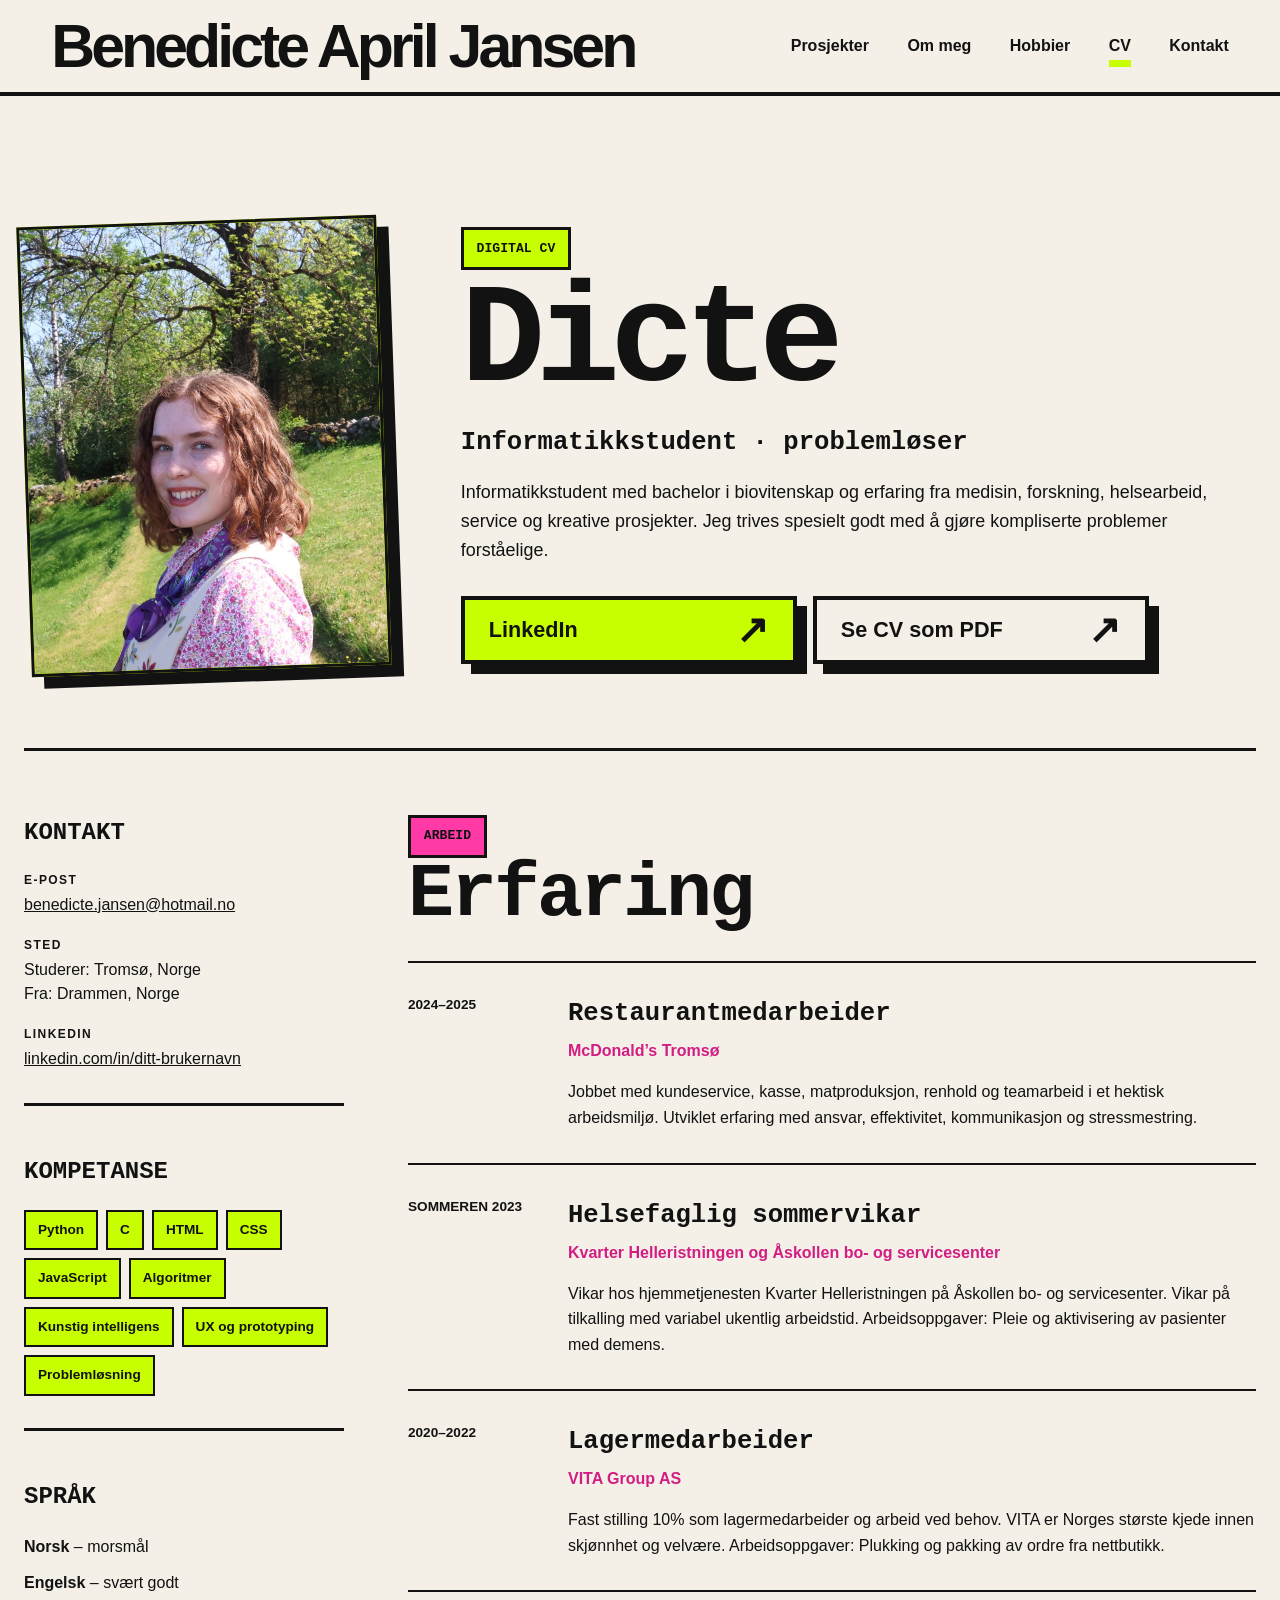
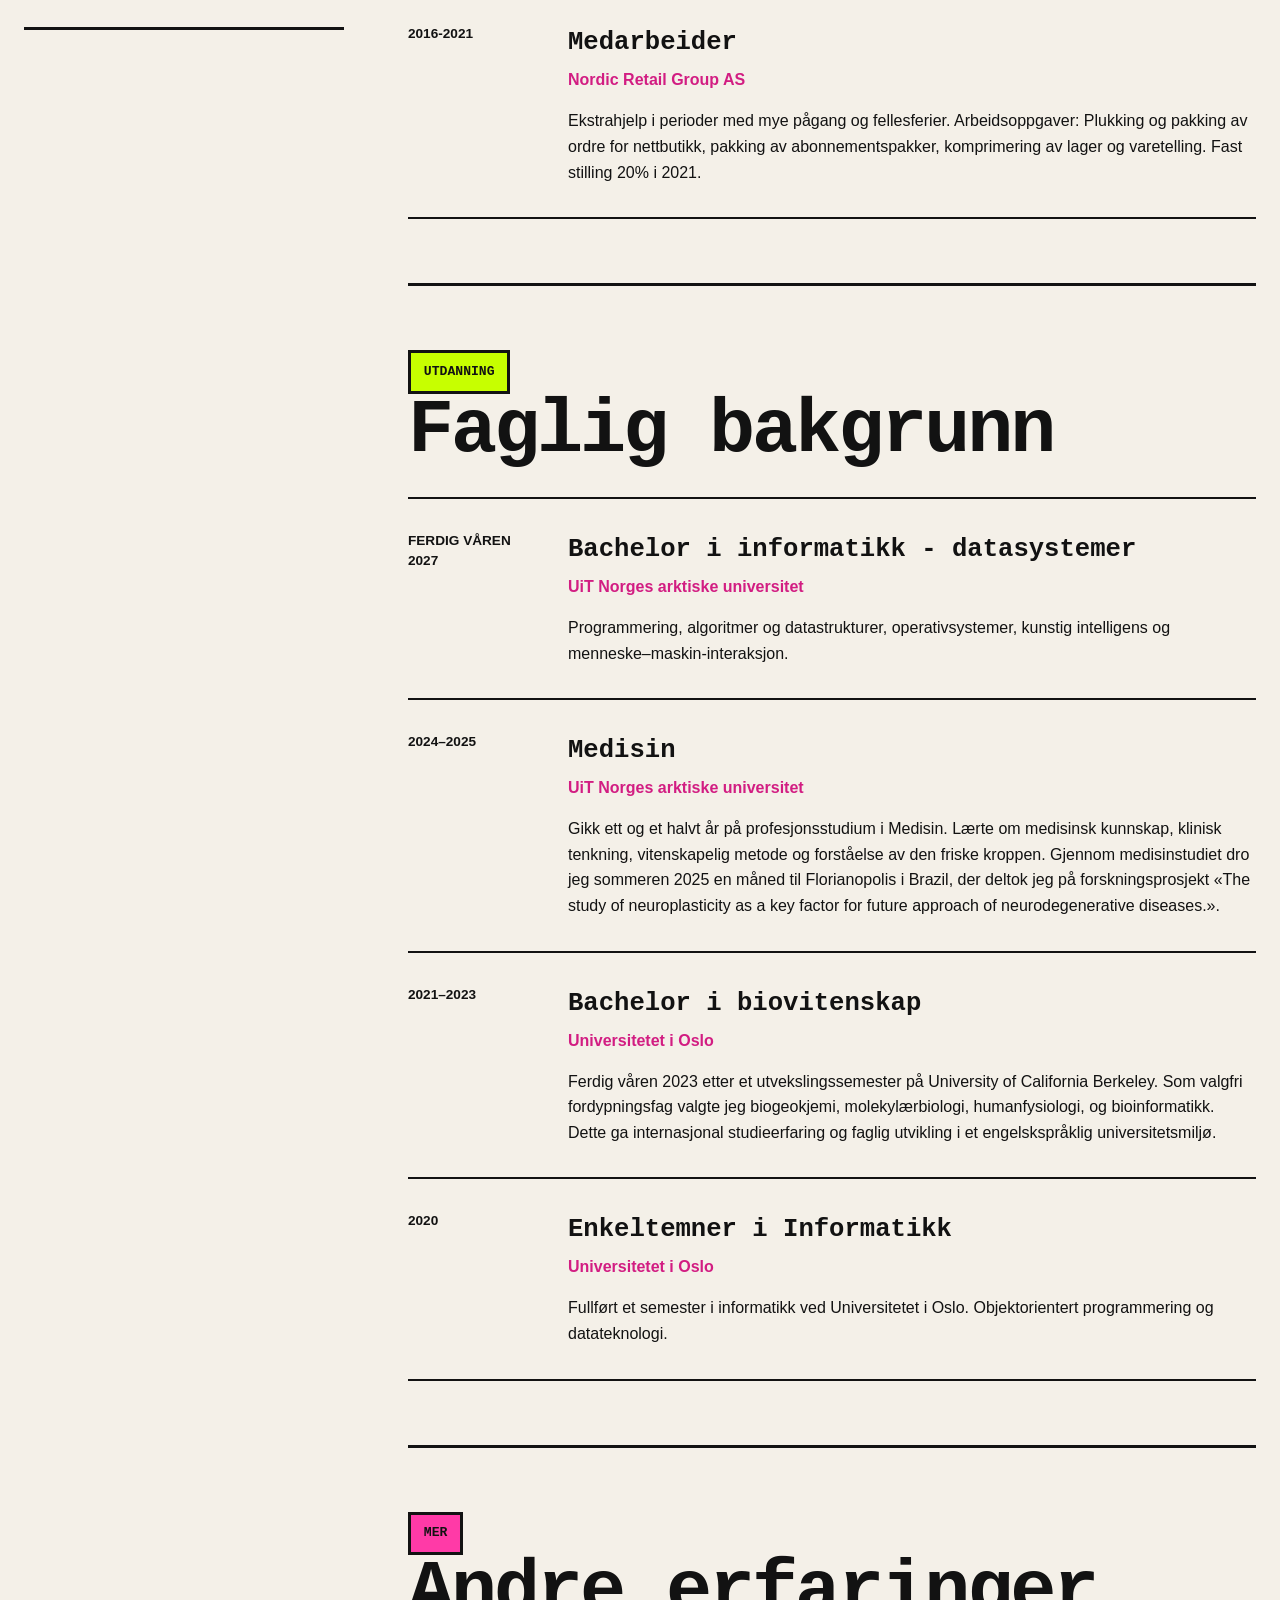
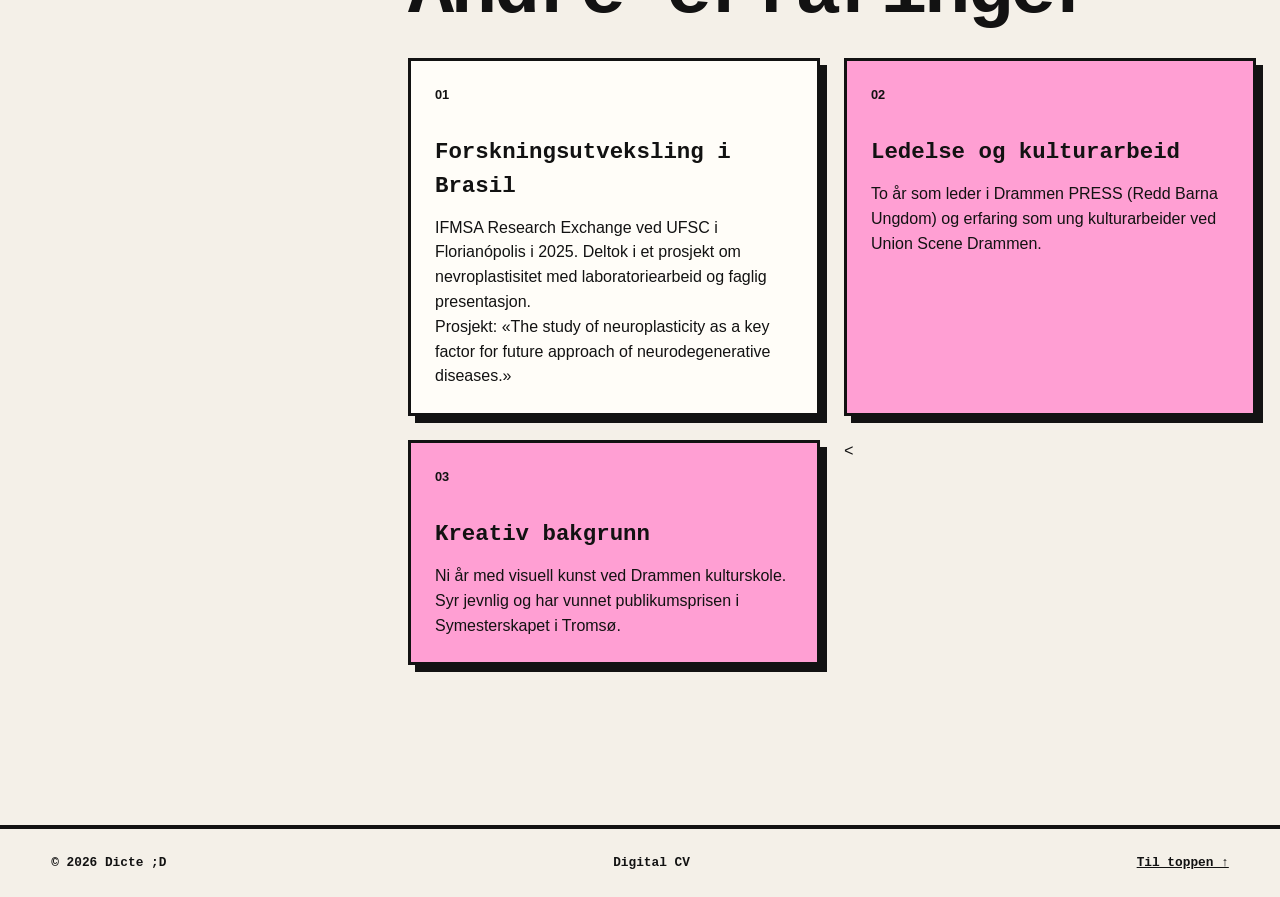
==== CV.html @ 51a048f0 "Første versjon av portflj" ====
<!doctype html>
<html lang="no">
  <head>
    <meta charset="UTF-8" />
    <meta name="viewport" content="width=device-width, initial-scale=1.0" />
    <meta
      name="description"
      content="Digital CV for Dicte – informatikkstudent med bakgrunn fra biovitenskap, medisin, helse, service og kreativt arbeid."
    />
    <title>CV – Benedicte</title>
    <link rel="stylesheet" href="style.css" />
    <script src="script.js" defer></script>
  </head>

  <body class="cv-page">
    <header class="site-header cv-screen-only" id="top">
      <a class="site-logo" href="index.html" aria-label="Dicte – forsiden">
        Benedicte April Jansen
      </a>

      <button
        class="menu-button"
        type="button"
        aria-expanded="false"
        aria-controls="main-menu"
      >
        Meny +
      </button>

      <nav class="main-menu" id="main-menu" aria-label="Hovedmeny">
        <a href="index.html#prosjekter">Prosjekter</a>
        <a href="index.html#om">Om meg</a>
        <a href="hobbier.html">Hobbier</a>
        <a href="cv.html" aria-current="page">CV</a>
        <a href="index.html#kontakt">Kontakt</a>
      </nav>
    </header>

    <main class="cv">
      <section class="cv-hero" aria-labelledby="cv-name">
        <figure class="cv-photo" data-profile-photo>
        
          <img
            src="bilder/profilbilde.jpg"
            alt="Portrett av Benedicte"
            data-profile-image
          />

        </figure>

        <div class="cv-hero__content">
          <p class="label">Digital CV</p>
          <h1 id="cv-name">Dicte</h1>
          <p class="cv-role">Informatikkstudent · problemløser</p>
          <p class="cv-summary">
            Informatikkstudent med bachelor i biovitenskap og erfaring fra
            medisin, forskning, helsearbeid, service og kreative prosjekter. Jeg
            trives spesielt godt med å gjøre kompliserte problemer forståelige.
          </p>

          <div class="cv-actions">
            <!-- Bytt ut LinkedIn-adressen med din egen profil. -->
            <a
              class="button button--lime"
              href="www.linkedin.com/in/benedicte-april-jansen-58876b252"
              target="_blank"
              rel="noopener noreferrer"
            >
              LinkedIn <span aria-hidden="true">↗</span>
            </a>


             <a
                class="button button--paper"
                href="filer/cv.pdf"
                target="_blank"
                rel="noopener noreferrer"
            >
                Se CV som PDF <span aria-hidden="true">↗</span>
            </a>


          </div>
        </div>
      </section>

      <div class="cv-layout">
        <aside class="cv-sidebar">
          <section aria-labelledby="cv-contact">
            <h2 id="cv-contact">Kontakt</h2>
            <ul class="cv-contact-list">
              <li>
                <span>E-post</span>
                <!-- Bytt ut adressen både i href og i teksten. -->
                <a href="mailto:benedicte.jansen@hotmail.no">
                  benedicte.jansen@hotmail.no
                </a>
              </li>
              <li>
                <span>Sted</span>
                Studerer: Tromsø, Norge
                <br>
                Fra: Drammen, Norge

              </li>
              <li>
                <span>LinkedIn</span>
                <a
                  href="www.linkedin.com/in/benedicte-april-jansen-58876b252"
                  target="_blank"
                  rel="noopener noreferrer"
                >
                  linkedin.com/in/ditt-brukernavn
                </a>
              </li>
            </ul>
          </section>

          <section aria-labelledby="cv-skills">
            <h2 id="cv-skills">Kompetanse</h2>
            <ul class="cv-pills">
              <li>Python</li>
              <li>C</li>
              <li>HTML</li>
              <li>CSS</li>
              <li>JavaScript</li>
              <li>Algoritmer</li>
              <li>Kunstig intelligens</li>
              <li>UX og prototyping</li>
              <li>Problemløsning</li>
            </ul>
          </section>

          <section aria-labelledby="cv-languages">
            <h2 id="cv-languages">Språk</h2>
            <ul class="cv-simple-list">
              <li><strong>Norsk</strong> – morsmål</li>
              <li><strong>Engelsk</strong> – svært godt</li>
            </ul>
          </section>
        </aside>

        <div class="cv-main">
          <section class="cv-section" aria-labelledby="cv-work">
            <div class="cv-section__heading">
              <p class="label label--pink">Arbeid</p>
              <h2 id="cv-work">Erfaring</h2>
            </div>

            <div class="cv-timeline">
              <article class="cv-entry">
                <div class="cv-entry__date">2024–2025</div>
                <div>
                  <h3>Restaurantmedarbeider</h3>
                  <p class="cv-entry__place">McDonald’s Tromsø</p>
                  <p>
                     Jobbet med kundeservice, kasse, matproduksjon, renhold og 
                     teamarbeid i et hektisk arbeidsmiljø. Utviklet erfaring med ansvar, effektivitet, 
                     kommunikasjon og stressmestring. 
                  </p>
                </div>
              </article>

              <article class="cv-entry">
                <div class="cv-entry__date">Sommeren 2023</div>
                <div>
                  <h3>Helsefaglig sommervikar</h3>
                  <p class="cv-entry__place">
                    Kvarter Helleristningen og Åskollen bo- og servicesenter
                  </p>
                  <p>
                    Vikar hos hjemmetjenesten Kvarter Helleristningen på Åskollen bo- og 
                    servicesenter. Vikar på tilkalling med variabel ukentlig arbeidstid. Arbeidsoppgaver: 
                    Pleie og aktivisering av pasienter med demens.
                  </p>
                </div>
              </article>

              <article class="cv-entry">
                <div class="cv-entry__date">2020–2022</div>
                <div>
                  <h3>Lagermedarbeider</h3>
                  <p class="cv-entry__place">VITA Group AS</p>
                  <p>
                    Fast stilling 10% som lagermedarbeider og arbeid ved behov. VITA er Norges største kjede innen skjønnhet og velvære. 
                    Arbeidsoppgaver: Plukking og pakking av ordre fra nettbutikk. 
                  </p>
                </div>
              </article>

              <article class="cv-entry">
                <div class="cv-entry__date">2016-2021</div>
                <div>
                  <h3>Medarbeider</h3>
                  <p class="cv-entry__place">Nordic Retail Group AS</p>
                  <p>
                    Ekstrahjelp i perioder med mye pågang og fellesferier. Arbeidsoppgaver: Plukking og pakking av ordre for nettbutikk, pakking av 
                    abonnementspakker, komprimering av lager og varetelling. Fast stilling 20% i 2021.
                  </p>
                </div>
              </article>
            </div>
          </section>

          <section class="cv-section" aria-labelledby="cv-education">
            <div class="cv-section__heading">
              <p class="label">Utdanning</p>
              <h2 id="cv-education">Faglig bakgrunn</h2>
            </div>

            <div class="cv-timeline">
              <article class="cv-entry">
                <div class="cv-entry__date">Ferdig våren 2027</div>
                <div>
                  <h3>Bachelor i informatikk - datasystemer</h3>
                  <p class="cv-entry__place">
                    UiT Norges arktiske universitet
                  </p>
                  <p>
                    Programmering, algoritmer og datastrukturer,
                    operativsystemer, kunstig intelligens og
                    menneske–maskin-interaksjon.
                  </p>
                </div>
              </article>

              <article class="cv-entry">
                <div class="cv-entry__date">2024–2025</div>
                <div>
                  <h3>Medisin</h3>
                  <p class="cv-entry__place">
                    UiT Norges arktiske universitet
                  </p>
                  <p>
                    Gikk ett og et halvt år på profesjonsstudium i Medisin. Lærte om medisinsk kunnskap, klinisk tenkning, vitenskapelig metode
                    og forståelse av den friske kroppen. Gjennom medisinstudiet dro jeg sommeren 2025 en måned til Florianopolis i Brazil, der deltok jeg på forskningsprosjekt «The 
                    study of neuroplasticity as a key factor for future approach of neurodegenerative diseases.».
                  </p>
                </div>
              </article>

              <article class="cv-entry">
                <div class="cv-entry__date">2021–2023</div>
                <div>
                  <h3>Bachelor i biovitenskap</h3>
                  <p class="cv-entry__place">Universitetet i Oslo</p>
                  <p>
                    Ferdig våren 2023 etter et utvekslingssemester på University of 
                    California Berkeley. Som valgfri fordypningsfag valgte jeg biogeokjemi, 
                    molekylærbiologi, humanfysiologi, og bioinformatikk. Dette ga internasjonal studieerfaring og faglig utvikling i et
                    engelskspråklig universitetsmiljø.
                  </p>
                </div>
              </article>

              <article class="cv-entry">
                <div class="cv-entry__date">2020</div>
                <div>
                  <h3>Enkeltemner i Informatikk</h3>
                  <p class="cv-entry__place">Universitetet i Oslo</p>
                  <p>
                    Fullført et semester i informatikk ved Universitetet i Oslo. Objektorientert 
                    programmering og datateknologi. 
                  </p>
                </div>
              </article>


          </section>

          <section class="cv-section" aria-labelledby="cv-other">
            <div class="cv-section__heading">
              <p class="label label--pink">Mer</p>
              <h2 id="cv-other">Andre erfaringer</h2>
            </div>

            <div class="cv-other-grid">
              <article>
                <span>01</span>
                <h3>Forskningsutveksling i Brasil</h3>
                <p>
                  IFMSA Research Exchange ved UFSC i Florianópolis i 2025.
                  Deltok i et prosjekt om nevroplastisitet med laboratoriearbeid
                  og faglig presentasjon. <br> Prosjekt: «The 
                  study of neuroplasticity as a key factor for future approach of neurodegenerative 
                  diseases.»
                </p>
              </article>

              <article>
                <span>02</span>
                <h3>Ledelse og kulturarbeid</h3>
                <p>
                  To år som leder i Drammen PRESS (Redd Barna Ungdom) og erfaring som ung
                  kulturarbeider ved Union Scene Drammen.
                </p>
              </article>

              <article>
                <span>03</span>
                <h3>Kreativ bakgrunn</h3>
                <p>
                  Ni år med visuell kunst ved Drammen kulturskole. Syr jevnlig
                  og har vunnet publikumsprisen i Symesterskapet i Tromsø.
                </p>
              </article>

              <
            </div>
          </section>
        </div>
      </div>
    </main>

    <footer class="site-footer cv-screen-only">
      <p>© <span data-current-year></span> Dicte ;D </p>
      <p>Digital CV</p>
      <a href="#top">Til toppen ↑</a>
    </footer>
  </body>
</html>
---- style.css ----
:root {
  --paper: #f4f0e8;
  --paper-bright: #fffdf7;
  --ink: #121212;
  --lime: #c7ff00;
  --pink: #ff3aa7;
  --muted: #d8d2c8;
  --border: 4px solid var(--ink);
  --shadow: 10px 10px 0 var(--ink);
  --page-padding: clamp(1.1rem, 4vw, 4rem);
}

* {
  box-sizing: border-box;
}

html {
  scroll-behavior: smooth;
  scroll-padding-top: 7rem;
}

body {
  margin: 0;
  background: var(--paper);
  color: var(--ink);
  font-family: "Courier New", Courier, monospace;
  line-height: 1.5;
}

a {
  color: inherit;
}

:focus-visible {
  outline: 4px solid var(--pink);
  outline-offset: 4px;
}

::selection {
  background: var(--pink);
}

.pink {
  color: var(--pink);
}

.lime {
  color: var(--lime);
}

.site-header {
  position: relative;
  z-index: 20;
  display: flex;
  min-height: 6rem;
  align-items: center;
  justify-content: space-between;
  padding: 1rem var(--page-padding);
  border-bottom: var(--border);
  background: rgba(244, 240, 232, 0.97);
}

.site-logo,
.hero h1,
.section h2,
.project-card h3,
.hobby-hero h1,
.hobby-card h3 {
  font-family: "Arial Black", Arial, sans-serif;
  font-weight: 900;
  letter-spacing: -0.065em;
}

.site-logo {
  font-size: clamp(2.4rem, 5vw, 3.8rem);
  line-height: 0.8;
  text-decoration: none;
}

.main-menu {
  display: flex;
  gap: clamp(1.2rem, 3vw, 3rem);
  font-family: Arial, sans-serif;
  font-weight: 900;
}

.main-menu a {
  position: relative;
  text-decoration: none;
}

.main-menu a::after {
  position: absolute;
  right: 0;
  bottom: -0.55rem;
  left: 0;
  z-index: -1;
  height: 0.45rem;
  background: var(--lime);
  content: "";
  transform: scaleX(0);
  transform-origin: left;
  transition: transform 160ms ease;
}

.main-menu a:hover::after,
.main-menu a:focus-visible::after,
.main-menu a[aria-current="page"]::after {
  transform: scaleX(1);
}

.menu-button {
  display: none;
}

.hero {
  display: grid;
  min-height: calc(100vh - 6rem);
  grid-template-columns: minmax(0, 1.05fr) minmax(24rem, 0.95fr);
  align-items: center;
  gap: clamp(3rem, 7vw, 7rem);
  padding: clamp(3rem, 6vw, 6.5rem) var(--page-padding);
  overflow: hidden;
}

.sticker,
.label {
  display: inline-block;
  width: fit-content;
  margin: 0;
  padding: 0.55rem 0.8rem;
  border: 3px solid var(--ink);
  background: var(--lime);
  font-size: 0.82rem;
  font-weight: 900;
  text-transform: uppercase;
}

.sticker {
  box-shadow: 6px 6px 0 var(--ink);
  transform: rotate(-2deg);
}

.label--pink {
  background: var(--pink);
}

.hero h1 {
  max-width: 100%;
  margin: 2rem 0 1rem;
  font-size: clamp(5rem, 8vw, 9rem);
  line-height: 0.84;
}

.hero__copy {
  min-width: 0;
  max-width: 100%;
}

.hero__visual {
  position: relative;
  min-width: 0;
  min-height: 34rem;
}

.hero__intro {
  max-width: 36rem;
  margin: 0 0 2rem;
  font-family: Arial, sans-serif;
  font-size: clamp(1rem, 1.5vw, 1.3rem);
  line-height: 1.35;
  overflow-wrap: break-word;
}

.button {
  display: inline-flex;
  min-height: 4.25rem;
  min-width: min(100%, 21rem);
  align-items: center;
  justify-content: space-between;
  gap: 2rem;
  padding: 0.85rem 1.5rem;
  border: var(--border);
  box-shadow: var(--shadow);
  font-family: Arial, sans-serif;
  font-size: clamp(1.05rem, 2vw, 1.35rem);
  font-weight: 900;
  text-decoration: none;
  transition:
    transform 150ms ease,
    box-shadow 150ms ease;
}

.button:hover {
  box-shadow: 15px 15px 0 var(--ink);
  transform: translate(-5px, -5px);
}

.button--pink {
  background: var(--pink);
}

.button--lime {
  background: var(--lime);
}

.button span {
  font-size: 1.8em;
  line-height: 0;
}

.hero__visual {
  position: relative;
  min-height: 34rem;
}

.terminal {
  position: absolute;
  top: 4rem;
  right: 0.75rem;
  left: 0;
  border: 5px solid var(--ink);
  outline: 3px solid var(--ink);
  outline-offset: 8px;
  background: var(--ink);
  box-shadow: 16px 16px 0 var(--muted);
  color: var(--paper-bright);
  transform: rotate(0.5deg);
}

.terminal__bar {
  display: flex;
  align-items: center;
  gap: 0.65rem;
  height: 4.5rem;
  padding: 0 1.25rem;
  border-bottom: 3px dashed var(--paper-bright);
}

.terminal__bar strong {
  margin-left: auto;
  font-size: 1.5rem;
}

.dot {
  width: 1.25rem;
  height: 1.25rem;
  border: 2px solid var(--paper-bright);
}

.dot--pink {
  background: var(--pink);
}

.dot--lime {
  background: var(--lime);
}

.dot--paper {
  background: var(--paper-bright);
}

.terminal pre {
  min-height: 20rem;
  margin: 0;
  padding: clamp(1.5rem, 4vw, 3rem);
  overflow: hidden;
  font-size: clamp(1rem, 1.6vw, 1.45rem);
  line-height: 1.8;
  white-space: pre-wrap;
}

.terminal__caret {
  position: absolute;
  right: 2rem;
  bottom: 2rem;
  width: 0.8rem;
  height: 1.7rem;
  background: var(--lime);
  animation: blink 900ms steps(2, jump-none) infinite;
}

.decoration {
  position: absolute;
  font-family: Arial, sans-serif;
  font-weight: 900;
}

.decoration--spark {
  top: -1rem;
  right: 0;
  font-size: 5rem;
}

.decoration--cursor {
  bottom: 1.75rem;
  left: -2rem;
  font-size: 6rem;
  transform: rotate(-12deg);
}

.decoration--star {
  right: -1rem;
  bottom: -2rem;
  font-size: 7rem;
}

.section {
  padding: clamp(5rem, 9vw, 9rem) var(--page-padding);
  border-top: var(--border);
}

.section-heading {
  display: grid;
  grid-template-columns: 0.75fr 1.1fr 0.8fr;
  align-items: end;
  gap: 2rem;
  margin-bottom: 3.5rem;
}

.section-heading--small {
  grid-template-columns: 0.7fr 2fr;
}

.section h2 {
  margin: 0;
  font-size: clamp(4rem, 9vw, 8rem);
  line-height: 0.86;
}

.section-heading > p:last-child {
  max-width: 30rem;
  margin: 0;
  font-family: Arial, sans-serif;
  font-size: 1.2rem;
}

.project-list {
  display: grid;
  gap: 2rem;
}

.project-card {
  position: relative;
  display: grid;
  min-height: 22rem;
  grid-template-columns: minmax(7rem, 0.22fr) 1fr 5rem;
  border: var(--border);
  box-shadow: var(--shadow);
  overflow: hidden;
  transition:
    transform 160ms ease,
    box-shadow 160ms ease;
}

.project-card:hover {
  box-shadow: 16px 16px 0 var(--ink);
  transform: translate(-6px, -6px);
}

.project-card--lime {
  background: var(--lime);
}

.project-card--pink {
  background: var(--pink);
}

.project-card--paper {
  background: var(--paper-bright);
}

.project-card__number {
  display: grid;
  place-items: center;
  border-right: var(--border);
  font-family: "Arial Black", Arial, sans-serif;
  font-size: clamp(3rem, 7vw, 6rem);
  font-weight: 900;
}

.project-card__content {
  align-self: end;
  padding: clamp(1.5rem, 4vw, 3.5rem);
}

.eyebrow {
  margin: 0 0 0.8rem;
  font-weight: 900;
  text-transform: uppercase;
}

.project-card h3 {
  max-width: 17ch;
  margin: 0 0 1rem;
  font-size: clamp(3rem, 6vw, 6.5rem);
  line-height: 0.9;
}

.project-card__content > p:not(.eyebrow) {
  max-width: 50rem;
  font-family: Arial, sans-serif;
  font-size: 1.2rem;
}

.project-card__arrow {
  padding: 1.25rem;
  font-family: Arial, sans-serif;
  font-size: 3.5rem;
  font-weight: 900;
}

.tags {
  display: flex;
  flex-wrap: wrap;
  gap: 0.65rem;
  margin: 1.5rem 0 0;
  padding: 0;
  list-style: none;
}

.tags li,
.hobby-card li {
  padding: 0.3rem 0.65rem;
  border: 2px solid var(--ink);
  background: var(--paper-bright);
  font-size: 0.78rem;
  font-weight: 900;
}

.about {
  display: grid;
  grid-template-columns: 1fr 0.75fr;
  gap: clamp(3rem, 8vw, 9rem);
  background: var(--pink);
}

.about .label {
  margin-bottom: 2rem;
}

.about__copy {
  align-self: end;
  font-family: Arial, sans-serif;
  font-size: clamp(1.25rem, 2vw, 1.6rem);
}

.text-link {
  display: inline-block;
  margin-top: 1.5rem;
  border-bottom: 4px solid var(--ink);
  font-weight: 900;
  text-decoration: none;
}

.text-link:hover {
  background: var(--lime);
}

.skills {
  background: var(--paper-bright);
}

.skills__grid {
  display: grid;
  grid-template-columns: repeat(2, 1fr);
  margin: 0;
  padding: 0;
  border-top: var(--border);
  border-left: var(--border);
  list-style: none;
}

.skills__grid li {
  display: flex;
  min-height: 7rem;
  align-items: center;
  gap: 1.5rem;
  padding: 1.5rem;
  border-right: var(--border);
  border-bottom: var(--border);
  font-family: Arial, sans-serif;
  font-size: clamp(1.15rem, 2vw, 1.6rem);
  font-weight: 900;
}

.skills__grid span {
  color: var(--pink);
  font: 900 0.9rem/1 "Courier New", monospace;
}

.contact {
  background: var(--ink);
  color: var(--paper-bright);
  text-align: center;
}

.contact .label {
  margin-inline: auto;
}

.contact h2 {
  max-width: 14ch;
  margin: 2rem auto 1.5rem;
}

.contact > p {
  margin-bottom: 2.5rem;
  font-size: 1.3rem;
}

.contact small {
  display: block;
  margin-top: 2rem;
  color: var(--muted);
}

.site-footer {
  display: flex;
  justify-content: space-between;
  gap: 1rem;
  padding: 1.5rem var(--page-padding);
  border-top: var(--border);
  font-size: 0.8rem;
  font-weight: 900;
}

.site-footer p {
  margin: 0;
}

/* HOBBYSIDEN */

.hobby-hero {
  position: relative;
  display: grid;
  min-height: 42rem;
  grid-template-columns: 1.25fr 0.75fr;
  align-items: center;
  gap: clamp(3rem, 7vw, 8rem);
  padding: clamp(4rem, 8vw, 8rem) var(--page-padding) 7rem;
  overflow: hidden;
}

.hobby-hero h1 {
  margin: 2rem 0 0;
  font-size: clamp(6rem, 15vw, 14rem);
  line-height: 0.78;
}

.hobby-hero__intro {
  position: relative;
  padding: clamp(1.5rem, 4vw, 3rem);
  border: var(--border);
  background: var(--pink);
  box-shadow: var(--shadow);
  font-family: Arial, sans-serif;
  font-size: clamp(1.2rem, 2vw, 1.6rem);
  font-weight: 700;
  transform: rotate(1.5deg);
}

.hobby-hero__intro > span {
  position: absolute;
  right: -1rem;
  bottom: -3.5rem;
  font-size: 5rem;
}

.measuring-tape {
  position: absolute;
  right: -2rem;
  bottom: 0;
  left: -2rem;
  display: grid;
  height: 3.3rem;
  grid-template-columns: repeat(12, 1fr);
  border-top: var(--border);
  border-bottom: var(--border);
  background: var(--lime);
  transform: rotate(-1deg);
}

.measuring-tape span {
  padding: 0.9rem 0 0 0.5rem;
  border-left: 2px solid var(--ink);
  font-size: 0.7rem;
  font-weight: 900;
}

.hobby-gallery {
  background: var(--paper-bright);
}

.gallery-heading {
  display: grid;
  grid-template-columns: 1.4fr 0.6fr;
  align-items: end;
  gap: clamp(2rem, 6vw, 7rem);
  margin-bottom: 3rem;
}

.gallery-heading h2 {
  max-width: 10ch;
  margin-top: 1.75rem;
}

.gallery-heading > p {
  font-family: Arial, sans-serif;
  font-size: 1.15rem;
}

.filters {
  display: flex;
  flex-wrap: wrap;
  gap: 0.75rem;
  padding: 1.25rem 0;
  border-top: 3px solid var(--ink);
  border-bottom: 3px solid var(--ink);
}

.filters button {
  min-height: 3rem;
  padding: 0.55rem 1rem;
  border: 3px solid var(--ink);
  background: var(--paper);
  box-shadow: 4px 4px 0 var(--ink);
  color: var(--ink);
  cursor: pointer;
  font: 900 0.9rem/1 "Courier New", monospace;
}

.filters button:hover,
.filters button:focus-visible {
  background: var(--pink);
}

.filters button.is-active {
  background: var(--lime);
  box-shadow: 1px 1px 0 var(--ink);
  transform: translate(3px, 3px);
}

.filter-status {
  margin: 1rem 0 2rem;
  font-size: 0.8rem;
  font-weight: 900;
  text-align: right;
  text-transform: uppercase;
}

.hobby-grid {
  display: grid;
  grid-template-columns: repeat(2, 1fr);
  gap: clamp(1.5rem, 3vw, 3rem);
}

.hobby-card {
  display: grid;
  grid-template-rows: 22rem 1fr;
  border: var(--border);
  background: var(--paper);
  box-shadow: var(--shadow);
}

.hobby-card--featured {
  grid-column: span 2;
  grid-template-columns: 1.15fr 0.85fr;
  grid-template-rows: minmax(29rem, auto);
}

.hobby-card__visual {
  position: relative;
  border-bottom: var(--border);
  overflow: hidden;
}

.hobby-card--featured .hobby-card__visual {
  border-right: var(--border);
  border-bottom: 0;
}

.hobby-card__visual img {
  width: 100%;
  height: 100%;
  object-fit: cover;
  object-position: center;
}

.image-note {
  position: absolute;
  top: 1.25rem;
  left: 1.25rem;
  z-index: 2;
  padding: 0.4rem 0.6rem;
  border: 2px solid var(--ink);
  background: var(--paper-bright);
  box-shadow: 3px 3px 0 var(--ink);
  font-size: 0.7rem;
  font-weight: 900;
  text-transform: uppercase;
}

.hobby-card__number {
  position: absolute;
  right: 1rem;
  bottom: -0.7rem;
  z-index: 2;
  color: var(--paper-bright);
  font: 900 clamp(5rem, 10vw, 9rem) / 1 "Arial Black", Arial, sans-serif;
  -webkit-text-stroke: 3px var(--ink);
}

.visual--stitch {
  background:
    repeating-linear-gradient(
      90deg,
      transparent 0 3.5rem,
      var(--ink) 3.5rem 3.8rem,
      transparent 3.8rem 7rem
    ),
    linear-gradient(
      135deg,
      var(--pink) 0 48%,
      var(--lime) 48% 52%,
      var(--muted) 52%
    );
}

.visual--pattern {
  background:
    radial-gradient(circle at 28% 45%, white 0 4rem, transparent 4.1rem),
    radial-gradient(circle at 68% 63%, var(--pink) 0 6rem, transparent 6.1rem),
    linear-gradient(
      120deg,
      var(--lime) 0 36%,
      var(--ink) 36% 40%,
      var(--muted) 40%
    );
}

.visual--checker {
  background: repeating-conic-gradient(
    var(--ink) 0 25%,
    var(--pink) 0 50%
  ) 50% / 4rem 4rem;
}

.visual--scribble {
  background:
    radial-gradient(
      ellipse,
      transparent 0 30%,
      var(--ink) 31% 33%,
      transparent 34% 42%,
      var(--pink) 43% 58%,
      transparent 59%
    ),
    var(--lime);
}

.visual--grid {
  background-color: var(--muted);
  background-image:
    linear-gradient(var(--ink) 2px, transparent 2px),
    linear-gradient(90deg, var(--ink) 2px, transparent 2px);
  background-size: 2.4rem 2.4rem;
}

.visual--spark {
  background: conic-gradient(
    from 15deg,
    var(--pink),
    var(--lime),
    var(--paper-bright),
    var(--pink)
  );
}

.visual--spark::after {
  position: absolute;
  inset: 0;
  display: grid;
  place-items: center;
  content: "✳";
  font: 900 10rem/1 Arial, sans-serif;
}

.hobby-card__content {
  display: flex;
  flex-direction: column;
  padding: clamp(1.5rem, 3vw, 2.5rem);
}

.hobby-card__meta {
  display: flex;
  justify-content: space-between;
  gap: 1rem;
  font-size: 0.76rem;
  font-weight: 900;
  text-transform: uppercase;
}

.hobby-card h3 {
  margin: 1rem 0;
  font-size: clamp(2.6rem, 5vw, 4.8rem);
  line-height: 0.9;
}

.hobby-card__content > p {
  margin: 0 0 1.5rem;
  font-family: Arial, sans-serif;
  font-size: 1.05rem;
}

.hobby-card__content ul {
  display: flex;
  flex-wrap: wrap;
  gap: 0.55rem;
  margin: auto 0 0;
  padding: 0;
  list-style: none;
}

.process {
  display: grid;
  grid-template-columns: 0.8fr 1.2fr;
  gap: clamp(3rem, 7vw, 8rem);
  background: var(--lime);
}

.process ol {
  margin: 0;
  padding: 0;
  border-top: var(--border);
  list-style: none;
}

.process li {
  display: grid;
  grid-template-columns: 4rem 0.5fr 1fr;
  align-items: baseline;
  gap: 1rem;
  padding: 1.5rem 0;
  border-bottom: var(--border);
}

.process li > span {
  color: var(--pink);
  font-weight: 900;
}

.process strong {
  font-family: Arial, sans-serif;
  font-size: 1.4rem;
}

.process p {
  margin: 0;
  font-family: Arial, sans-serif;
}

.hobby-contact h2 {
  max-width: 12ch;
  margin-top: 1.75rem;
}

.hobby-contact > div {
  display: flex;
  align-items: center;
  gap: 3rem;
  margin-top: 3rem;
}

@keyframes blink {
  50% {
    opacity: 0;
  }
}

@media (max-width: 900px) {
  .menu-button {
    display: block;
    padding: 0.65rem 0.85rem;
    border: 3px solid var(--ink);
    background: var(--lime);
    box-shadow: 4px 4px 0 var(--ink);
    color: var(--ink);
    cursor: pointer;
    font-family: Arial, sans-serif;
    font-weight: 900;
  }

  .main-menu {
    position: absolute;
    top: calc(100% + 0.8rem);
    right: var(--page-padding);
    display: none;
    min-width: 14rem;
    border: 3px solid var(--ink);
    background: var(--paper-bright);
    box-shadow: 7px 7px 0 var(--ink);
  }

  .main-menu.is-open {
    display: grid;
  }

  .main-menu a {
    padding: 1rem;
    border-bottom: 2px solid var(--ink);
  }

  .main-menu a:last-child {
    border-bottom: 0;
  }

  .hero,
  .about,
  .hobby-hero,
  .gallery-heading,
  .process {
    grid-template-columns: 1fr;
  }

  .hero__visual {
    min-height: 31rem;
  }

  .section-heading,
  .section-heading--small {
    grid-template-columns: 1fr;
    align-items: start;
  }

  .hobby-card--featured {
    grid-template-columns: 1fr;
    grid-template-rows: 24rem 1fr;
  }

  .hobby-card--featured .hobby-card__visual {
    border-right: 0;
    border-bottom: var(--border);
  }
}

@media (max-width: 640px) {
  :root {
    --border: 3px solid var(--ink);
    --shadow: 7px 7px 0 var(--ink);
  }

  .site-header {
    min-height: 5rem;
  }

  .hero {
    min-height: auto;
    padding-top: 2.5rem;
  }

  .hero h1 {
    font-size: clamp(4.5rem, 25vw, 7rem);
  }

  .hero__visual {
    min-height: 24rem;
  }

  .terminal {
    top: 2rem;
    right: 0;
    outline-width: 2px;
    outline-offset: 5px;
  }

  .terminal__bar {
    height: 3.25rem;
  }

  .terminal pre {
    min-height: 17rem;
    padding: 1.25rem 1rem;
    font-size: 0.86rem;
  }

  .decoration--cursor {
    bottom: -0.75rem;
    left: -0.5rem;
    font-size: 3.5rem;
  }

  .decoration--spark {
    display: none;
  }

  .decoration--star {
    font-size: 4.5rem;
  }

  .project-card {
    min-height: 0;
    grid-template-columns: 1fr;
  }

  .project-card__number {
    display: block;
    padding: 0.75rem 1rem;
    border-right: 0;
    border-bottom: var(--border);
    font-size: 2.5rem;
  }

  .project-card__arrow {
    position: absolute;
    top: 0.35rem;
    right: 0.5rem;
  }

  .skills__grid,
  .hobby-grid {
    grid-template-columns: 1fr;
  }

  .hobby-hero {
    min-height: 0;
    padding-top: 3rem;
  }

  .hobby-hero h1 {
    font-size: clamp(5.1rem, 27vw, 8rem);
  }

  .hobby-card,
  .hobby-card--featured {
    grid-column: auto;
    grid-template-rows: 18rem 1fr;
  }

  .process li {
    grid-template-columns: 3rem 1fr;
  }

  .process li p {
    grid-column: 2;
  }

  .hobby-contact > div,
  .site-footer {
    align-items: flex-start;
    flex-direction: column;
    gap: 2rem;
  }
}

@media (prefers-reduced-motion: reduce) {
  html {
    scroll-behavior: auto;
  }

  *,
  *::before,
  *::after {
    animation-duration: 0.01ms !important;
    animation-iteration-count: 1 !important;
    transition-duration: 0.01ms !important;
  }
}


/* ========================================
   CV-SIDE
======================================== */

.cv-page {
  background: #f4f0e8;
  color: #121212;
}

.cv {
  width: min(1400px, calc(100% - 3rem));
  margin: 0 auto;
  padding: 3rem 0 6rem;
}

/* INTRO OG PROFILBILDE */

.cv-hero {
  display: grid;
  grid-template-columns: minmax(220px, 360px) minmax(0, 1fr);
  gap: clamp(2rem, 6vw, 6rem);
  align-items: center;
  padding: clamp(2rem, 6vw, 5rem) 0;
  border-bottom: 3px solid #121212;
}

.cv-photo {
  width: 100%;
  max-width: 360px;
  aspect-ratio: 4 / 5;
  margin: 0;
  overflow: hidden;
  background: #c7ff00;
  border: 3px solid #121212;
  box-shadow: 12px 12px 0 #121212;
  transform: rotate(-2deg);
}

/* profilbildet */
.cv-photo img {
  display: block;
  width: 100%;
  height: 100%;
  object-fit: cover;
  object-position: center 20%;
}

/*
Hvis hodet havner for høyt eller lavt, prøv for eksempel:

object-position: center top;
object-position: center 30%;
object-position: 60% 20%;
*/

.cv-hero__content {
  min-width: 0;
}

.cv-hero__content h1 {
  margin: 0.1em 0;
  font-size: clamp(4rem, 11vw, 10rem);
  line-height: 0.82;
  letter-spacing: -0.07em;
  overflow-wrap: break-word;
}

.cv-role {
  margin: 1.5rem 0 1rem;
  font-size: clamp(1.1rem, 2vw, 1.6rem);
  font-weight: 700;
}

.cv-summary {
  max-width: 48rem;
  margin: 0;
  font-family: Arial, sans-serif;
  font-size: clamp(1rem, 1.4vw, 1.2rem);
  line-height: 1.6;
}

.cv-actions {
  display: flex;
  flex-wrap: wrap;
  gap: 1rem;
  margin-top: 2rem;
}

/* HOVEDINNHOLD */

.cv-layout {
  display: grid;
  grid-template-columns: minmax(230px, 320px) minmax(0, 1fr);
  gap: clamp(2rem, 5vw, 5rem);
  padding-top: 4rem;
}

.cv-sidebar,
.cv-main {
  min-width: 0;
}

.cv-sidebar {
  display: flex;
  flex-direction: column;
  gap: 3rem;
}

.cv-sidebar section {
  padding-bottom: 2rem;
  border-bottom: 3px solid #121212;
}

.cv-sidebar h2 {
  margin: 0 0 1.25rem;
  font-size: 1.5rem;
  text-transform: uppercase;
}

.cv-contact-list,
.cv-simple-list,
.cv-pills {
  margin: 0;
  padding: 0;
  list-style: none;
}

.cv-contact-list {
  display: grid;
  gap: 1.2rem;
  font-family: Arial, sans-serif;
}

.cv-contact-list li {
  min-width: 0;
}

.cv-contact-list span {
  display: block;
  margin-bottom: 0.25rem;
  font-size: 0.75rem;
  font-weight: 800;
  text-transform: uppercase;
  letter-spacing: 0.12em;
}

.cv-contact-list a {
  color: inherit;
  overflow-wrap: anywhere;
}

.cv-pills {
  display: flex;
  flex-wrap: wrap;
  gap: 0.5rem;
}

.cv-pills li {
  padding: 0.5rem 0.75rem;
  background: #c7ff00;
  border: 2px solid #121212;
  font-family: Arial, sans-serif;
  font-size: 0.85rem;
  font-weight: 700;
}

.cv-simple-list {
  display: grid;
  gap: 0.75rem;
  font-family: Arial, sans-serif;
  line-height: 1.5;
}

/* SEKSJONER */

.cv-section {
  padding-bottom: 4rem;
}

.cv-section + .cv-section {
  padding-top: 4rem;
  border-top: 3px solid #121212;
}

.cv-section__heading {
  margin-bottom: 2rem;
}

.cv-section__heading h2 {
  margin: 0.15rem 0 0;
  font-size: clamp(2.5rem, 6vw, 5rem);
  line-height: 0.9;
  letter-spacing: -0.04em;
}

/* TIDSLINJE */

.cv-timeline {
  display: grid;
}

.cv-entry {
  display: grid;
  grid-template-columns: 8rem minmax(0, 1fr);
  gap: 2rem;
  padding: 2rem 0;
  border-top: 2px solid #121212;
}

.cv-entry:last-child {
  border-bottom: 2px solid #121212;
}

.cv-entry__date {
  font-family: Arial, sans-serif;
  font-size: 0.85rem;
  font-weight: 800;
  text-transform: uppercase;
}

.cv-entry h3 {
  margin: 0;
  font-size: clamp(1.35rem, 2vw, 1.8rem);
}

.cv-entry__place {
  margin: 0.35rem 0 0.9rem;
  color: #d21d82;
  font-family: Arial, sans-serif;
  font-weight: 800;
}

.cv-entry p:last-child {
  max-width: 48rem;
  margin-bottom: 0;
  font-family: Arial, sans-serif;
  line-height: 1.6;
}

/* ANDRE ERFARINGER */

.cv-other-grid {
  display: grid;
  grid-template-columns: repeat(2, minmax(0, 1fr));
  gap: 1.5rem;
}

.cv-other-grid article {
  min-width: 0;
  padding: 1.5rem;
  background: #fffdf8;
  border: 3px solid #121212;
  box-shadow: 7px 7px 0 #121212;
}

.cv-other-grid article:nth-child(2),
.cv-other-grid article:nth-child(3) {
  background: #ff9fd3;
}

.cv-other-grid span {
  display: block;
  margin-bottom: 2rem;
  font-family: Arial, sans-serif;
  font-size: 0.8rem;
  font-weight: 800;
}

.cv-other-grid h3 {
  margin: 0 0 0.75rem;
  font-size: 1.4rem;
}

.cv-other-grid p {
  margin: 0;
  font-family: Arial, sans-serif;
  line-height: 1.55;
}

/* MOBIL OG SMALERE SKJERMER */

@media (max-width: 850px) {
  .cv {
    width: min(100% - 2rem, 700px);
  }

  .cv-hero,
  .cv-layout {
    grid-template-columns: 1fr;
  }

  .cv-photo {
    width: min(75%, 320px);
  }

  .cv-hero__content h1 {
    font-size: clamp(4rem, 20vw, 7rem);
  }

  .cv-sidebar {
    display: grid;
    grid-template-columns: repeat(2, minmax(0, 1fr));
  }

  .cv-sidebar section:first-child {
    grid-column: 1 / -1;
  }
}

@media (max-width: 550px) {
  .cv-sidebar,
  .cv-other-grid {
    grid-template-columns: 1fr;
  }

  .cv-entry {
    grid-template-columns: 1fr;
    gap: 0.75rem;
  }

  .cv-actions {
    align-items: stretch;
    flex-direction: column;
  }

  .cv-actions .button {
    justify-content: center;
    text-align: center;
  }
}

@media print {
  .cv-screen-only,
  .cv-actions {
    display: none !important;
  }

  .cv-page {
    background: white;
  }

  .cv {
    width: 100%;
    padding: 0;
  }

  .cv-hero {
    grid-template-columns: 150px 1fr;
    gap: 2rem;
    padding: 0 0 2rem;
  }

  .cv-photo {
    max-width: 150px;
    box-shadow: none;
    transform: none;
  }

  .cv-hero__content h1 {
    font-size: 4rem;
  }

  .cv-layout {
    grid-template-columns: 210px 1fr;
    gap: 2rem;
    padding-top: 2rem;
  }

  .cv-section {
    break-inside: avoid;
  }

  .cv-entry,
  .cv-other-grid article {
    break-inside: avoid;
  }

  .cv-other-grid article {
    box-shadow: none;
  }
}

.project-card__link {
  display: inline-flex;
  align-items: center;
  gap: 0.5rem;
  width: fit-content;
  margin-top: 1.25rem;
  padding: 0.75rem 1rem;

  color: #121212;
  background: #c7ff00;
  border: 2px solid #121212;
  box-shadow: 4px 4px 0 #121212;

  font-family: Arial, sans-serif;
  font-size: 0.9rem;
  font-weight: 800;
  text-decoration: none;

  transition:
    transform 150ms ease,
    box-shadow 150ms ease;
}

.project-card__link:hover {
  transform: translate(3px, 3px);
  box-shadow: 1px 1px 0 #121212;
}

.project-card__link:focus-visible {
  outline: 3px solid #ff3aa7;
  outline-offset: 4px;
}
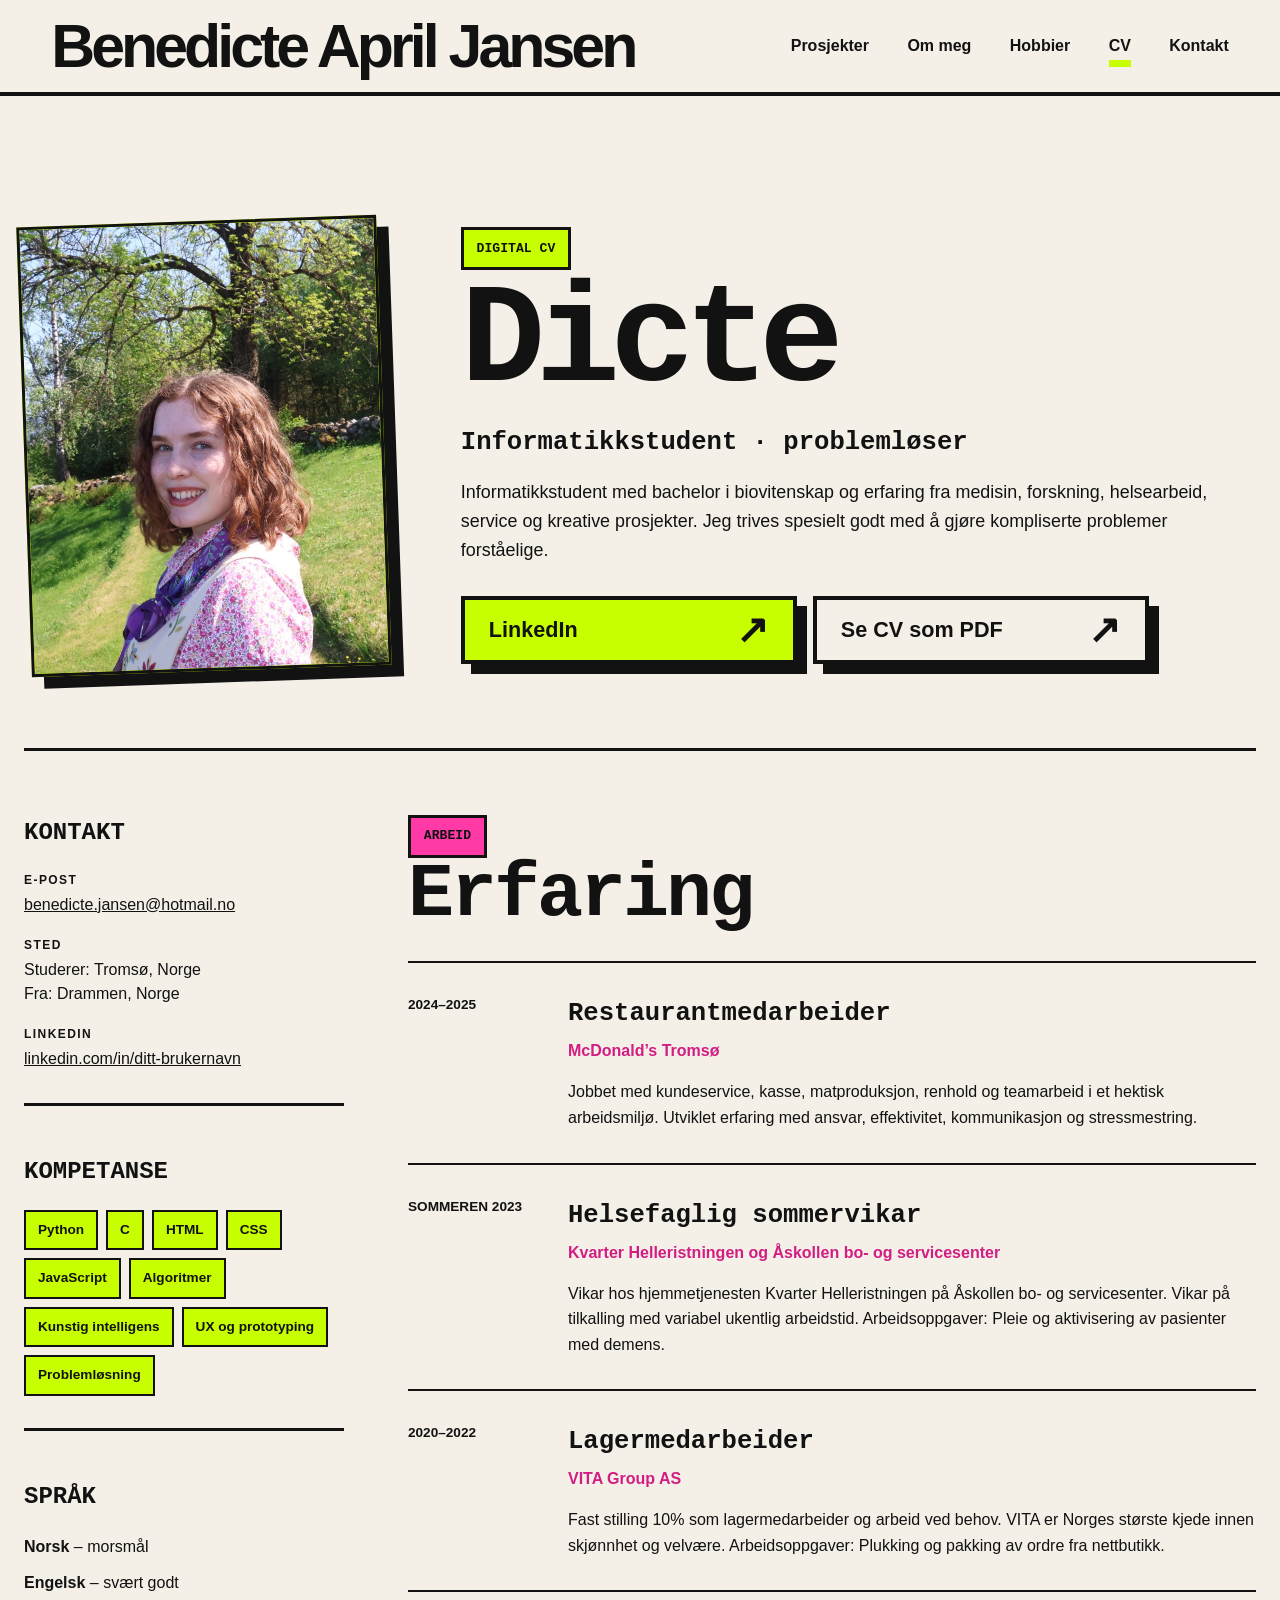
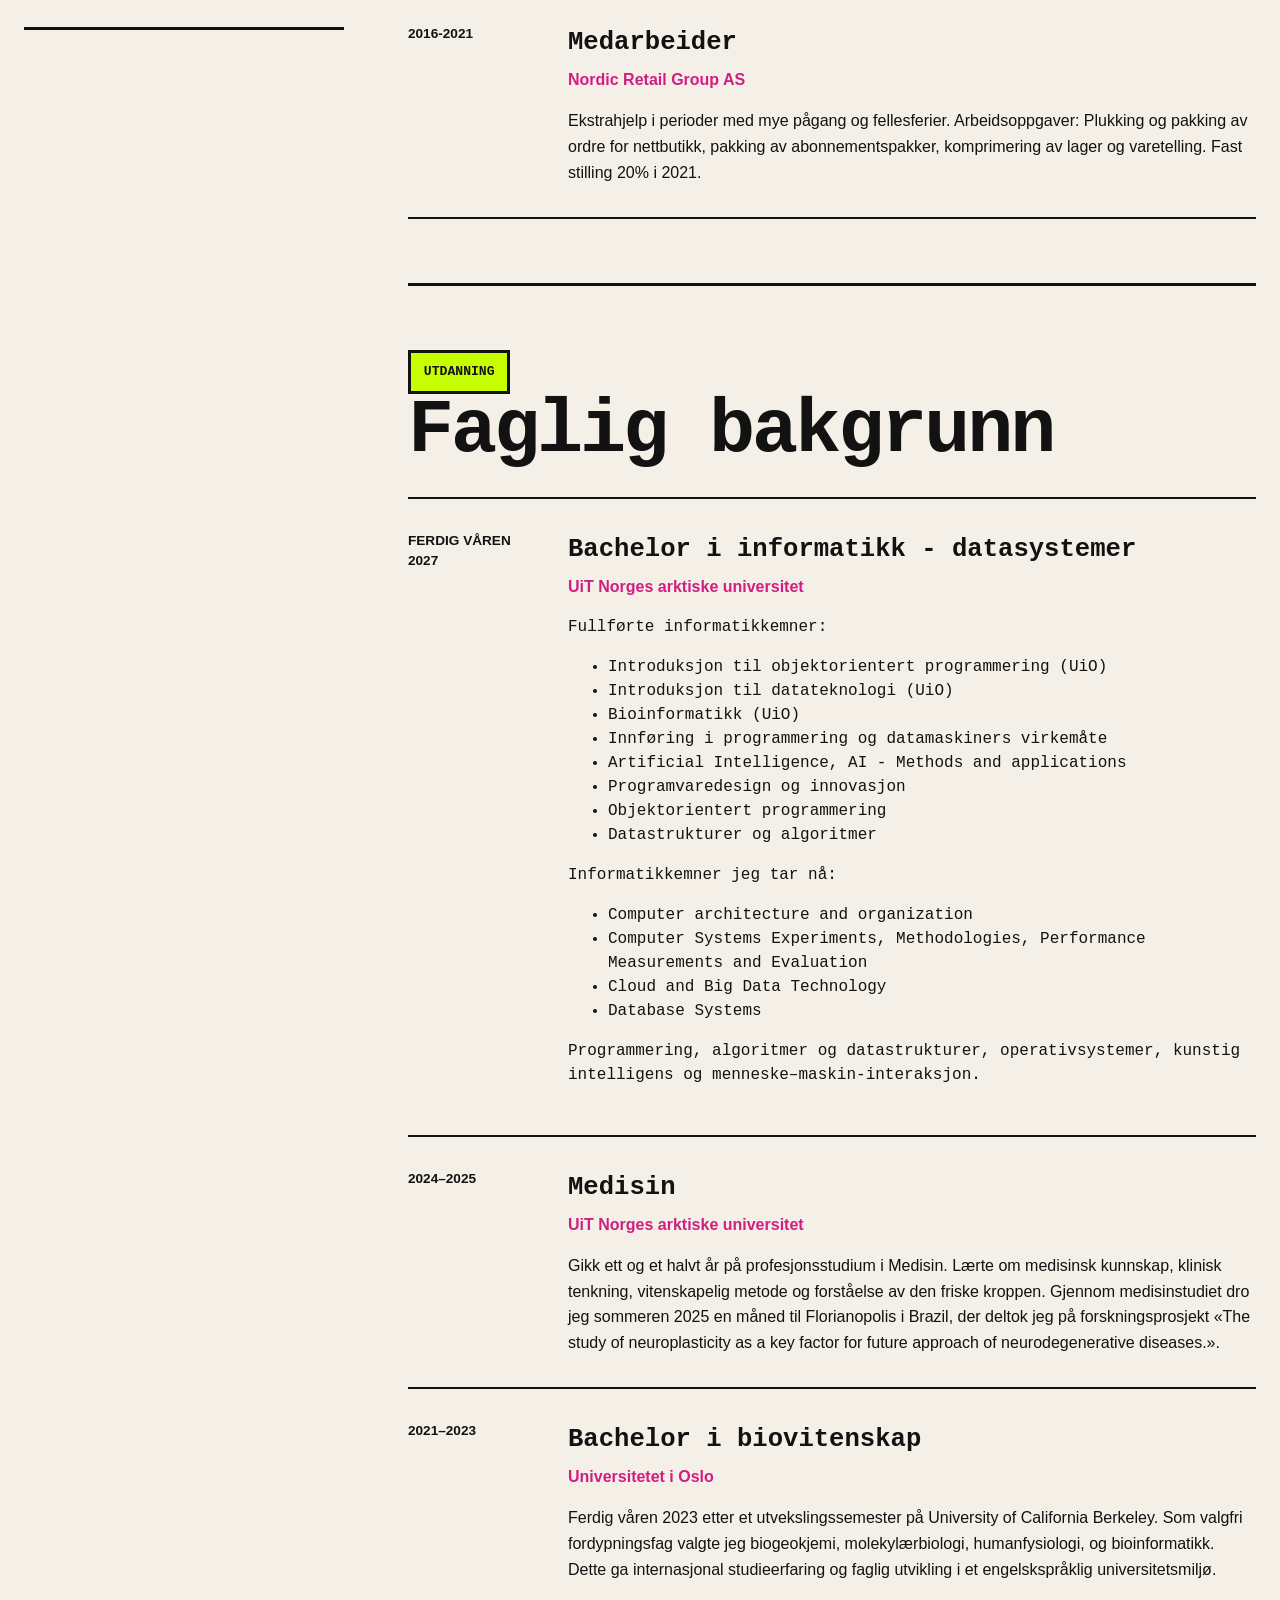
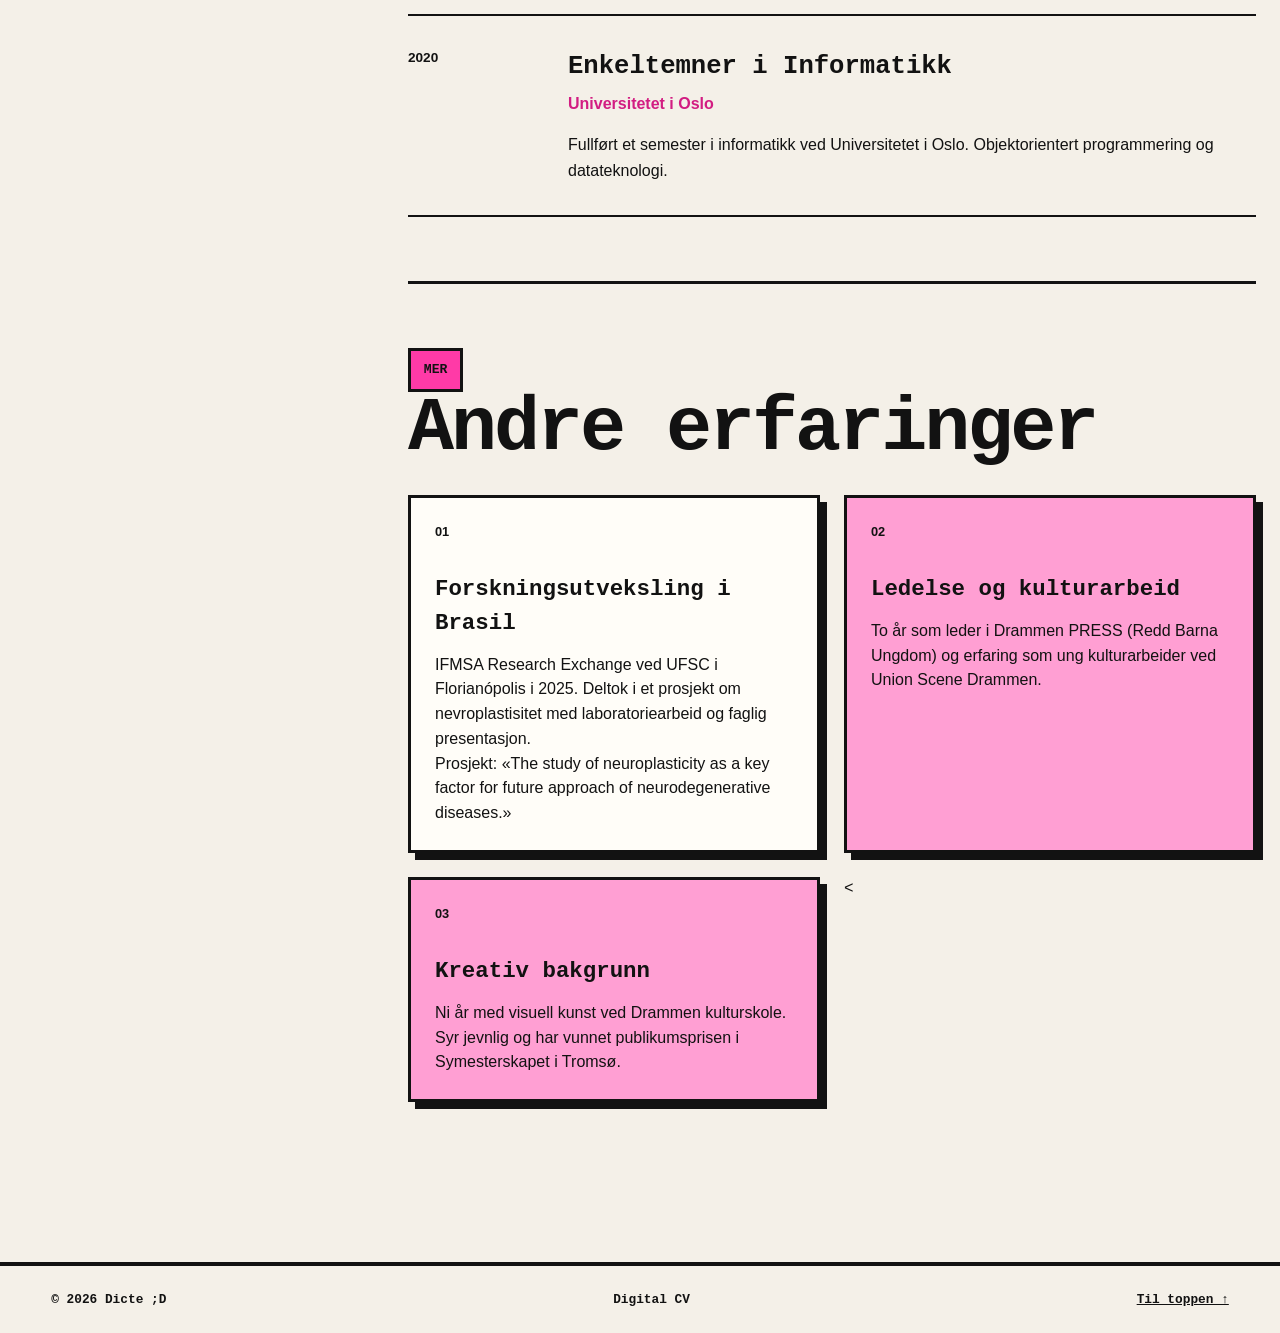
==== commit 3c3c3c7a: "cv updates" ====
--- a/CV.html
+++ b/CV.html
@@ -217,6 +217,24 @@
                     UiT Norges arktiske universitet
                   </p>
                   <p>
+                    Fullførte informatikkemner:
+                    <ul>
+                      <li>Introduksjon til objektorientert programmering (UiO)</li>
+                      <li>Introduksjon til datateknologi (UiO)</li>
+                      <li>Bioinformatikk (UiO)</li>
+                      <li>Innføring i programmering og datamaskiners virkemåte</li>
+                      <li>Artificial Intelligence, AI - Methods and applications</li>
+                      <li>Programvaredesign og innovasjon</li>
+                      <li>Objektorientert programmering</li>
+                      <li>Datastrukturer og algoritmer</li>
+                    </ul>
+                    Informatikkemner jeg tar nå:
+                    <ul>
+                      <li>Computer architecture and organization</li>
+                      <li>Computer Systems Experiments, Methodologies, Performance Measurements and Evaluation</li>
+                      <li>Cloud and Big Data Technology</li>
+                      <li>Database Systems</li>
+                    </ul>
                     Programmering, algoritmer og datastrukturer,
                     operativsystemer, kunstig intelligens og
                     menneske–maskin-interaksjon.
